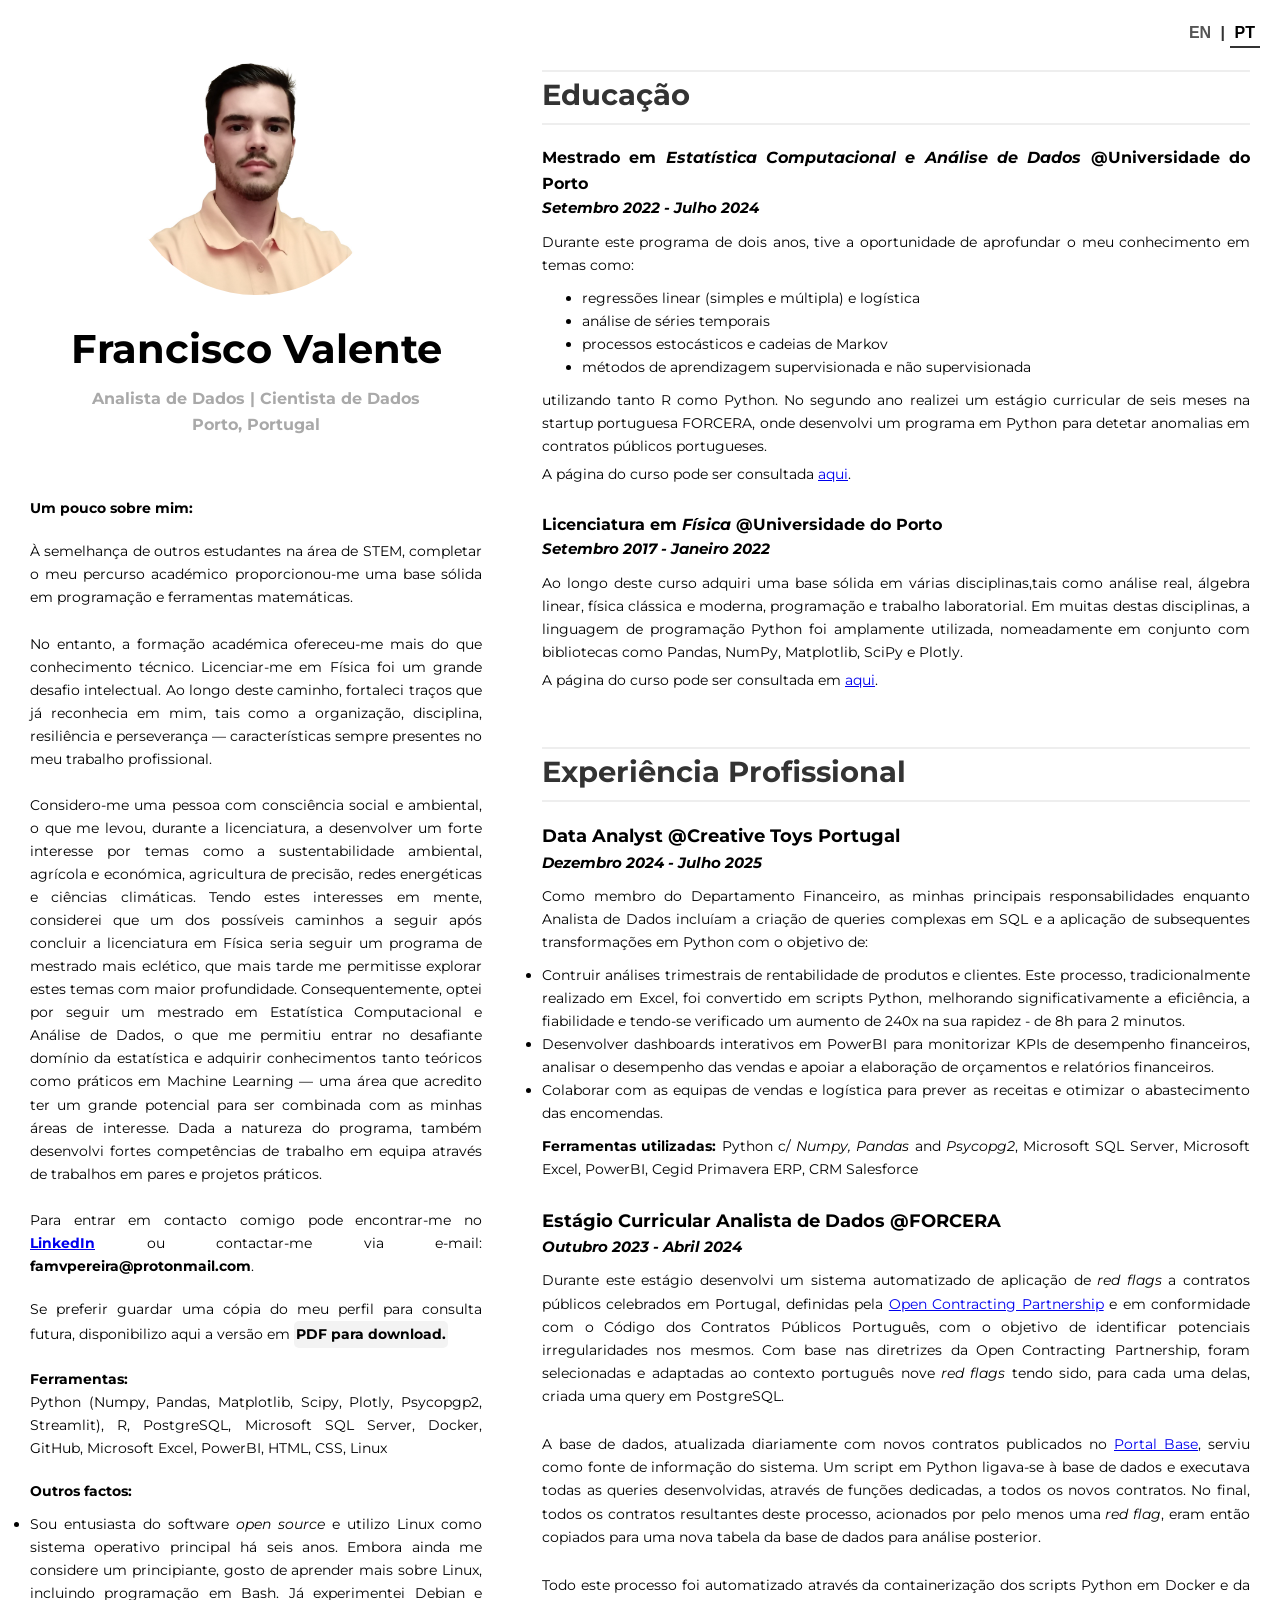
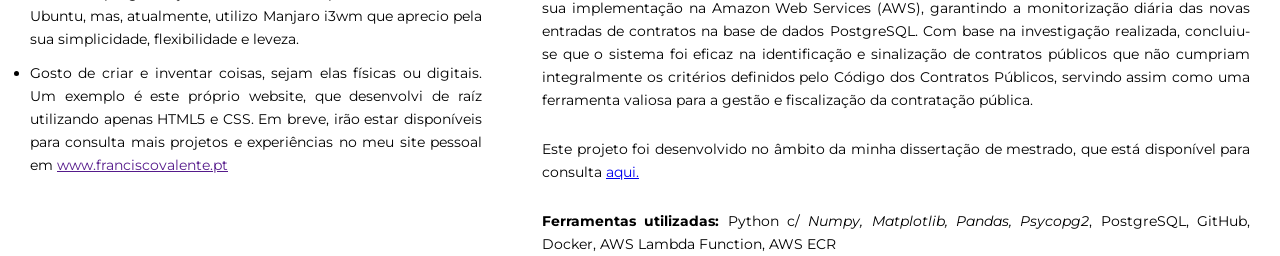
==== index_pt.html @ 5e11d82f "cenas" ====
<!DOCTYPE html>
<html lang="pt-PT">
<head>
  <meta charset="UTF-8">
  <meta name="viewport" content="width=device-width, initial-scale=1.0">
  <title>Francisco Valente</title>
  <link rel="stylesheet" href="style.css">
</head>
<body>

  <div class="language-switch">
    <a href="index.html">EN</a> | 
    <a href="index_pt.html" class="active">PT</a>
  </div>

  <div class="container">
    <aside class="sidebar">
      <div class="profile">
        <img src="foto.png" alt="Foto do Francisco Valente">
        <h1>Francisco Valente</h1>
        <h4>
        Analista de Dados | Cientista de Dados <br> 
        Porto, Portugal <br>
        </h4>
      </div>
      
      <div class="about">
        <p><b>Um pouco sobre mim: </b></p>
        <p>À semelhança de outros estudantes na área de STEM, completar o meu percurso académico proporcionou-me uma base sólida em programação e ferramentas matemáticas. <br><br>

        No entanto, a formação académica ofereceu-me mais do que conhecimento técnico. Licenciar-me em Física foi um grande desafio intelectual. 
        Ao longo deste caminho, fortaleci traços que já reconhecia em mim, tais como a organização, disciplina, resiliência e perseverança — características sempre presentes no meu trabalho profissional. <br> <br>

        Considero-me uma pessoa com consciência social e ambiental, o que me levou, durante a licenciatura, a desenvolver um forte interesse por temas como a sustentabilidade ambiental, agrícola e económica, agricultura de precisão, redes energéticas e ciências climáticas. Tendo estes interesses em mente, considerei que um dos possíveis caminhos a seguir após concluir 
        a licenciatura em Física seria seguir um programa de mestrado mais eclético, que mais tarde me permitisse explorar estes temas com maior profundidade. Consequentemente, optei por seguir um mestrado em Estatística Computacional e Análise de Dados, o que me permitiu entrar no desafiante domínio da estatística e adquirir conhecimentos tanto teóricos como práticos em Machine Learning — uma área que acredito ter um grande potencial para ser combinada com as minhas áreas de interesse. Dada a natureza do programa, também desenvolvi fortes competências de trabalho em equipa através de trabalhos em pares e projetos práticos.<br> <br>

        Para entrar em contacto comigo pode encontrar-me no <a href="https://www.linkedin.com/in/francisco-valente-pereira/"><b>LinkedIn</b></a> ou contactar-me via e-mail: <b>famvpereira@protonmail.com</b>.

        <div class="download-cv" style="margin-top: 20px;">
          <p>Se preferir guardar uma cópia do meu perfil para consulta futura, disponibilizo aqui a versão em
        <a href="FranciscoValenteCVpt.pdf" target="_blank" download class="btn-download">
        <b>PDF para download. </b>
        </a></p>
        </div>

        </p>

        <p><b>Ferramentas:</b><br>
        Python (Numpy, Pandas, Matplotlib, Scipy, Plotly, Psycopgp2, Streamlit), R, PostgreSQL, Microsoft SQL Server, Docker, GitHub, Microsoft Excel, PowerBI, HTML, CSS, Linux</p>

        <p><b>Outros factos:</b></p>
        <ul>
            <li style="margin-bottom: 10px;">Sou entusiasta do software <i>open source</i> e utilizo Linux como sistema operativo principal há seis anos. Embora ainda me considere um principiante, 
              gosto de aprender mais sobre Linux, incluindo programação em Bash. Já experimentei Debian e Ubuntu, mas, atualmente, utilizo Manjaro i3wm que aprecio pela sua simplicidade, 
              flexibilidade e leveza.</li>
        
            <li>Gosto de criar e inventar coisas, sejam elas físicas ou digitais. Um exemplo é este próprio website, que desenvolvi de raíz utilizando apenas HTML5 e CSS. 
              Em breve, irão estar disponíveis para consulta mais projetos e experiências no meu site pessoal em <a href="">www.franciscovalente.pt</a></li>
        </ul>


      </div>
    </aside>

    <main class="content">
        <h1>Educação</h1>

        <p style="font-size: 1rem;"><b>Mestrado em <i>Estatística Computacional e Análise de Dados</i> @Universidade do Porto</b><p>
        <p style="font-size: .95rem; margin-bottom: 10px;"> <b><i>Setembro 2022 - Julho 2024</i></b></p>

        <p>Durante este programa de dois anos, tive a oportunidade de aprofundar o meu conhecimento em temas como:</p>
        <ul style="margin-left: 40px">
          <li>regressões linear (simples e múltipla) e logística</li>
          <li>análise de séries temporais</li>
          <li>processos estocásticos e cadeias de Markov</li>
          <li>métodos de aprendizagem supervisionada e não supervisionada</li>
        </ul>
        <p>utilizando tanto R como Python. No segundo ano realizei um estágio curricular de seis meses na startup portuguesa FORCERA, onde desenvolvi um programa em Python para detetar anomalias em contratos públicos portugueses.</p>

        <p style="margin-top:5px">A página do curso pode ser consultada <a href="https://sigarra.up.pt/fcup/pt/cur_geral.cur_view?pv_ano_lectivo=2025&pv_origem=CUR&pv_tipo_cur_sigla=M&pv_curso_id=23821">aqui</a>.</p> <br>

        <p style="font-size: 1rem;"><b>Licenciatura em <i>Física</i> @Universidade do Porto</b><p>
        <p style="font-size: .95rem; margin-bottom: 10px;"> <b><i>Setembro 2017 - Janeiro 2022</i></b></p>

        <p>Ao longo deste curso adquiri uma base sólida em várias disciplinas,tais como análise real, álgebra linear, física clássica e moderna, programação e trabalho laboratorial. Em muitas destas disciplinas, a linguagem de programação Python foi amplamente utilizada, nomeadamente em conjunto com bibliotecas como Pandas, NumPy, Matplotlib, SciPy e Plotly.</p> 

        <p style="margin-top: 5px;">A página do curso pode ser consultada em <a href="https://sigarra.up.pt/fcup/pt/cur_geral.cur_view?pv_ano_lectivo=2025&pv_origem=CUR&pv_tipo_cur_sigla=L&pv_curso_id=888">aqui</a>.</p> <br>





        
        <h1>Experiência Profissional</h1>

          		<p style="font-size: 1.1rem;"><b>Data Analyst @Creative Toys Portugal</b><p>
              <p style="font-size: .95rem; margin-bottom: 10px;"> <b><i>Dezembro 2024 - Julho 2025</i></b></p>
		
                <p>Como membro do Departamento Financeiro, as minhas principais responsabilidades enquanto Analista de Dados incluíam a criação de queries complexas em SQL e a aplicação de subsequentes transformações em Python com o objetivo de: </p>
                <ul>
                    <li>Contruir análises trimestrais de rentabilidade de produtos e clientes. Este processo, tradicionalmente realizado em Excel, foi convertido em scripts Python, melhorando significativamente a eficiência, a fiabilidade e tendo-se verificado um aumento de 240x na sua rapidez - de 8h para 2 minutos.</li>
                    <li> Desenvolver dashboards interativos em PowerBI para monitorizar KPIs de desempenho financeiros, analisar o desempenho das vendas e apoiar a elaboração de orçamentos e relatórios financeiros.</li>
                    <li>Colaborar com as equipas de vendas e logística para prever as receitas e otimizar o abastecimento das encomendas.</li>
                </ul>
                <p><b>Ferramentas utilizadas:</b> Python c/ <i>Numpy, Pandas</i> and <i>Psycopg2</i>, Microsoft SQL Server, Microsoft Excel, PowerBI, Cegid Primavera ERP, CRM Salesforce</p> 
                <br>

              <p style="font-size: 1.1rem;"><b>Estágio Curricular Analista de Dados @FORCERA</b><p>
              <p style="font-size: .95rem; margin-bottom: 10px;"> <b><i>Outubro 2023 - Abril 2024</i></b></p>

              <p>Durante este estágio desenvolvi um sistema automatizado de aplicação de <i>red flags</i> a contratos públicos celebrados em Portugal, definidas pela <a href="https://www.open-contracting.org/">Open Contracting Partnership</a> e em conformidade com o Código dos Contratos Públicos Português, com o objetivo de identificar potenciais irregularidades nos mesmos. Com base nas diretrizes da Open Contracting Partnership, foram selecionadas e adaptadas ao contexto português nove <i>red flags</i> tendo sido, para cada uma delas, criada uma query em PostgreSQL.</p>
                  
              <br>

              <p>A base de dados, atualizada diariamente com novos contratos publicados no <a href="https://www.base.gov.pt/base4">Portal Base</a>, serviu como fonte de informação do sistema. Um script em Python ligava-se à base de dados e executava todas as queries desenvolvidas, através de funções dedicadas, a todos os novos contratos. No final, todos os contratos resultantes deste processo, acionados por pelo menos uma <i>red flag</i>, eram então copiados para uma nova tabela da base de dados para análise posterior.</p>

              <br>

              <p>Todo este processo foi automatizado através da containerização dos scripts Python em Docker e da sua implementação na Amazon Web Services (AWS), garantindo a monitorização diária das novas entradas de contratos na base de dados PostgreSQL. Com base na investigação realizada, concluiu-se que o sistema foi eficaz na identificação e sinalização de contratos públicos que não cumpriam integralmente os critérios definidos pelo Código dos Contratos Públicos, servindo assim como uma ferramenta valiosa para a gestão e fiscalização da contratação pública.</p>

              <br>

              <p>Este projeto foi desenvolvido no âmbito da minha dissertação de mestrado, que está disponível para consulta <a href="https://repositorio-aberto.up.pt/handle/10216/161651">aqui.</a></p>

              <br>

              <p><b>Ferramentas utilizadas:</b> Python c/ <i>Numpy, Matplotlib, Pandas, Psycopg2</i>, PostgreSQL, GitHub, Docker, AWS Lambda Function, AWS ECR 
              </p>

   </main> 
  </div>

</body>
</html>
---- style.css ----
@import url('https://fonts.googleapis.com/css2?family=Alumni+Sans+Pinstripe:ital@0;1&family=Montserrat:ital,wght@0,100..900;1,100..900&family=Oswald:wght@700&display=swap');

/* Reset básico */
* {
  margin: 0;
  padding: 0;
  box-sizing: border-box;
}

body {
  font-family: "Montserrat", "Oswald", Helvetica, ui-serif, Georgia, serif;
  font-weight: 400;
  font-style: normal;
  color: #333;
  line-height: 1.6;
  background: #ffffff;
}

.container {
  display: grid;
  grid-template-columns: 40% 60%;
  min-height: 100vh;
}

/* Coluna esquerda */
.sidebar {
  background: #ffffff;
  color: #000000;
  padding: 30px;
  display: flex;
  flex-direction: column;
  align-items: flex-start;

  position: sticky;
  top: 0;
  margin-bottom: 30px;
}

.sidebar .profile {
  text-align: center;
  width: 100%;
}

.sidebar img {
		width: 7cm;
		height: 7cm;
		border-radius: 50%;
		margin-bottom: 15px;
		object-fit: cover; /* mantém proporção e preenche o espaço */
} 
.sidebar h1 {
  font-size: 2.5rem;
  margin-bottom: 5px;
}

.sidebar p {
  font-size: 0.9rem;
  color: #000000;
  margin-top: 20px;
}

.about {
  margin-top: 30px
}

.about h2 {
  font-size: 1.2rem;
  margin-bottom: 10px;
}

.sidebar h4 {
  font-size: 1rem;
  margin-bottom: 10px;
  color: #a9a9a9;
}


.about p {
  font-size: 0.9rem;
  color: #000000;
  text-align: justify;
  text-justify: inter-word;
}

.about ul {
  font-size: 0.9rem;
  color: #000000;
  text-align: justify;
  text-justify: inter-word;
  margin-top: 10px;
  margin-bottom: 10px;
}

/* Coluna direita */
.content {
  padding-right: 30px;
  padding-left: 30px;
  background: #fff;
  margin-top: 40px;
}

.content h1 {
  margin-top: 30px;
  margin-bottom: 20px;
  font-size: 1.8rem;
  border-bottom: 2px solid #eee;
  border-top: 2px solid #eee;
  padding-bottom: 5px;
  text-align: left;
}
.content h2 {
  margin-bottom: 20px;
  font-size: 1.8rem;
  border-bottom: 2px solid #eee;
  padding-bottom: 5px;
}

.content p {
  font-size: 0.9rem;
  color: #000000;
  text-align: justify;
  text-justify: inter-word;
}

.content ul {
  font-size: 0.9rem;
  color: #000000;
  text-align: justify;
  text-justify: inter-word;
  margin-top: 10px;
  margin-bottom: 10px;
}

.content img {
   display: block;
   margin-top: 20px;
   margin-bottom: 20px;
   margin-left: auto;
   margin-right: auto;
   width: 70%;
}

.post {
  margin-bottom: 20px;
  padding-bottom: 15px;
  border-bottom: 1px solid #ddd;
}

.post h3 {
  font-size: 1.3rem;
  margin-bottom: 8px;
}

.post a {
  color: #007acc;
  text-decoration: none;
}

.post a:hover {
  text-decoration: underline;
}

/* Responsivo */
@media (max-width: 768px) {
  .container {
    grid-template-columns: 1fr;
  }

  .sidebar {
    align-items: center;
    text-align: center;
  }
}

@media (max-width: 1024px) {
  .container {
    grid-template-columns: 40% 60%; /* ajusta proporção em tablet */
  }

  .sidebar img {
    width: 6cm;
    height: 6cm;
  }
}

@media (max-width: 768px) {
  .container {
    grid-template-columns: 1fr; /* coluna única no mobile */
  }

  .sidebar {
    width: 100%;
    height: auto;
    align-items: center;
    text-align: center;
    position: relative; /* deixa rolar com a página */
    padding-bottom: 20px;
  }

  .sidebar img {
    width: 5cm;
    height: 5cm;
  }

  .content {
    padding: 20px;
  }
}

@media (max-width: 480px) {
  .sidebar img {
    width: 4cm;
    height: 4cm;
  }

  .sidebar h1 {
    font-size: 1.2rem;
  }

  .content h2 {
    font-size: 1.5rem;
  }

  .post h3 {
    font-size: 1.1rem;
  }
}


.language-switch {
    position: absolute;
    top: 20px;
    right: 20px;
    font-family: sans-serif;
    font-weight: bold;
    z-index: 1000;
}

.language-switch a {
    text-decoration: none;
    color: #555;
    padding: 5px;
}

.language-switch a.active {
    color: #000;
    border-bottom: 2px solid #333;
}

.language-switch a:hover {
    color: #007bff;
}

/* Ajuste para mobile se necessário */
@media (max-width: 768px) {
    .language-switch {
        top: 10px;
        right: 10px;
        font-size: 0.9rem;
    }
}


.btn-download {
    display: inline-block;
    padding: 2px 2px;
    background-color: #f3f3f3; /* Cor escura profissional */
    color: #000000 !important;
    text-decoration: none;
    border-radius: 5px;
    transition: background-color 0.3s ease;
    font-size: 0.9rem;
}

.btn-download:hover {
    background-color: #e9e9e9; /* Muda para azul ao passar o rato */
    color: #fff;
}
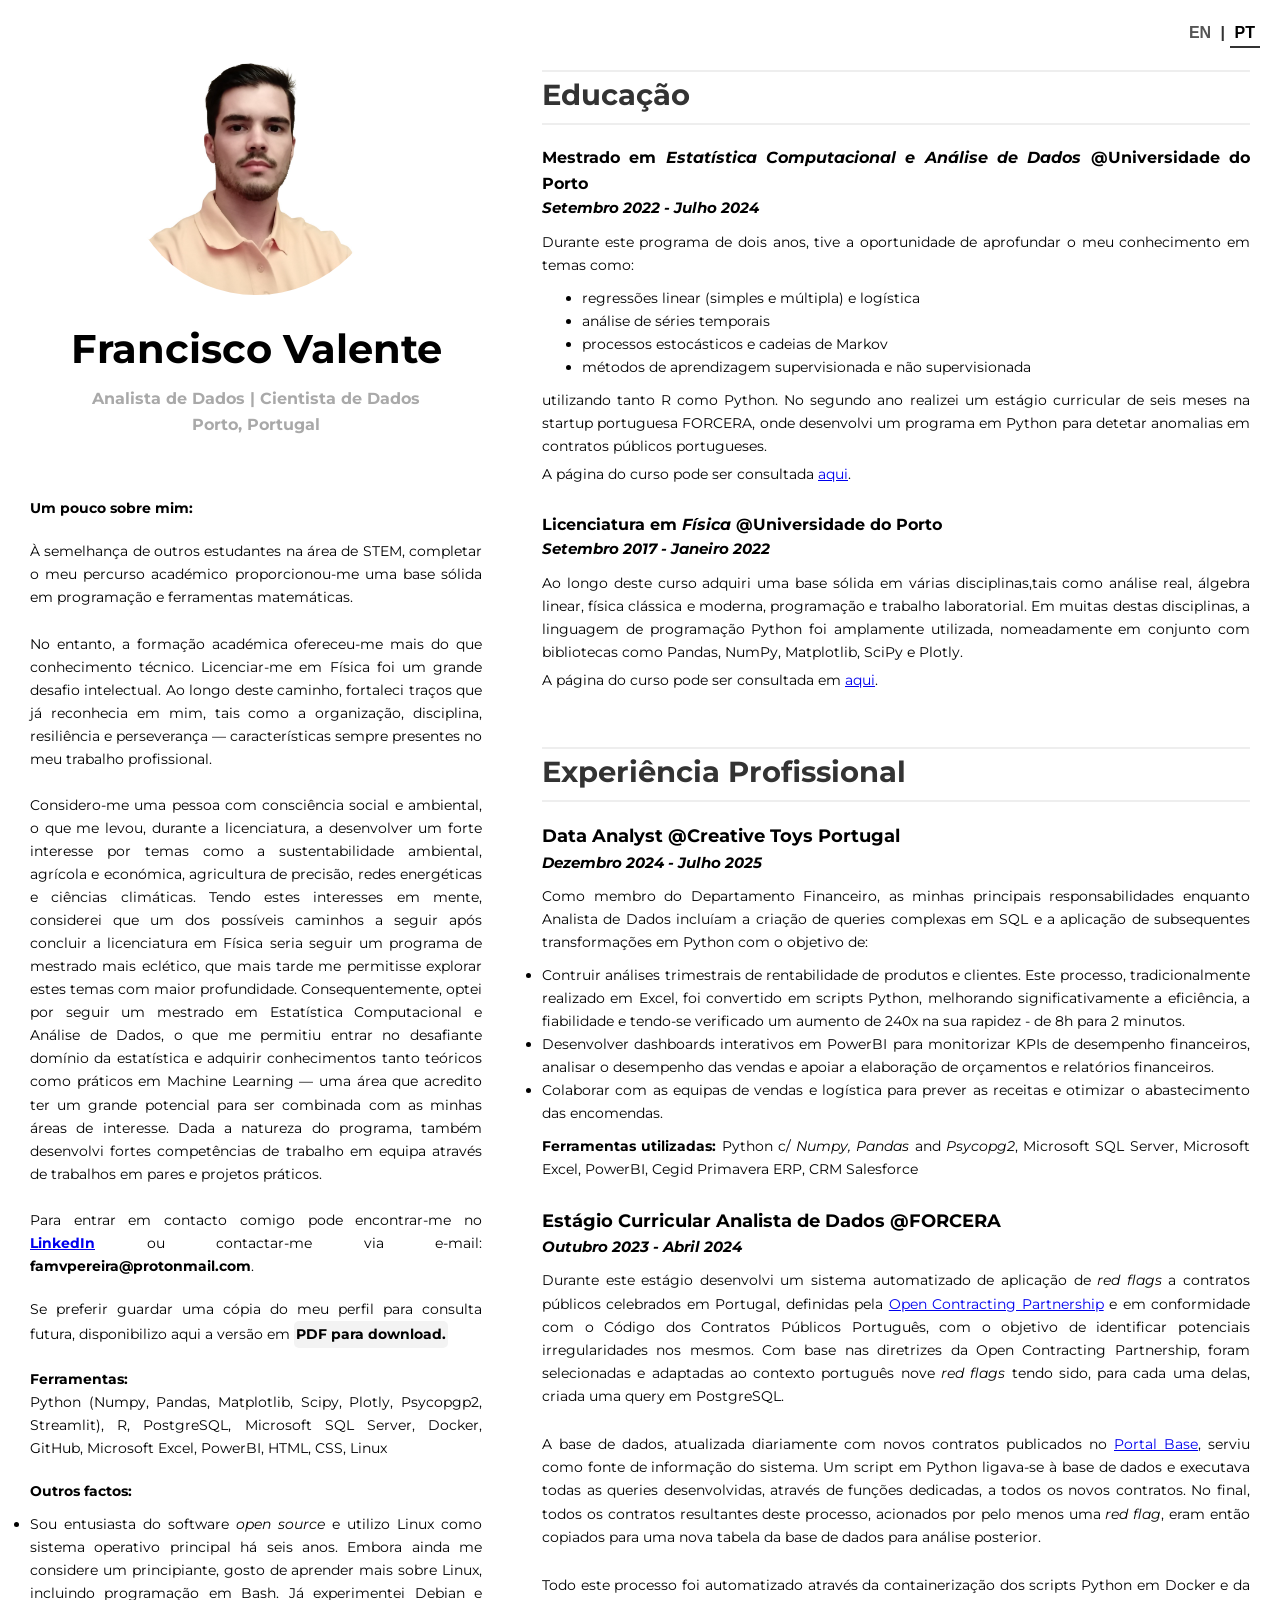
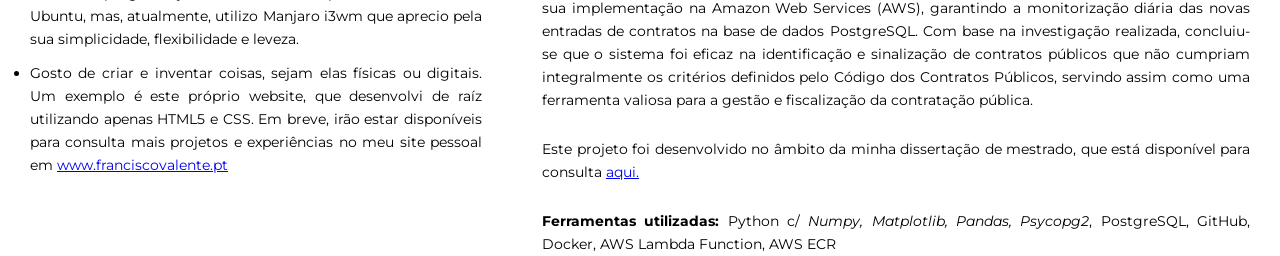
==== commit da6a9596: "corrigir site" ====
--- a/index_pt.html
+++ b/index_pt.html
@@ -55,7 +55,7 @@
               flexibilidade e leveza.</li>
         
             <li>Gosto de criar e inventar coisas, sejam elas físicas ou digitais. Um exemplo é este próprio website, que desenvolvi de raíz utilizando apenas HTML5 e CSS. 
-              Em breve, irão estar disponíveis para consulta mais projetos e experiências no meu site pessoal em <a href="">www.franciscovalente.pt</a></li>
+              Em breve, irão estar disponíveis para consulta mais projetos e experiências no meu site pessoal em <a href="www.franciscovalente.pt">www.franciscovalente.pt</a></li>
         </ul>
 
 
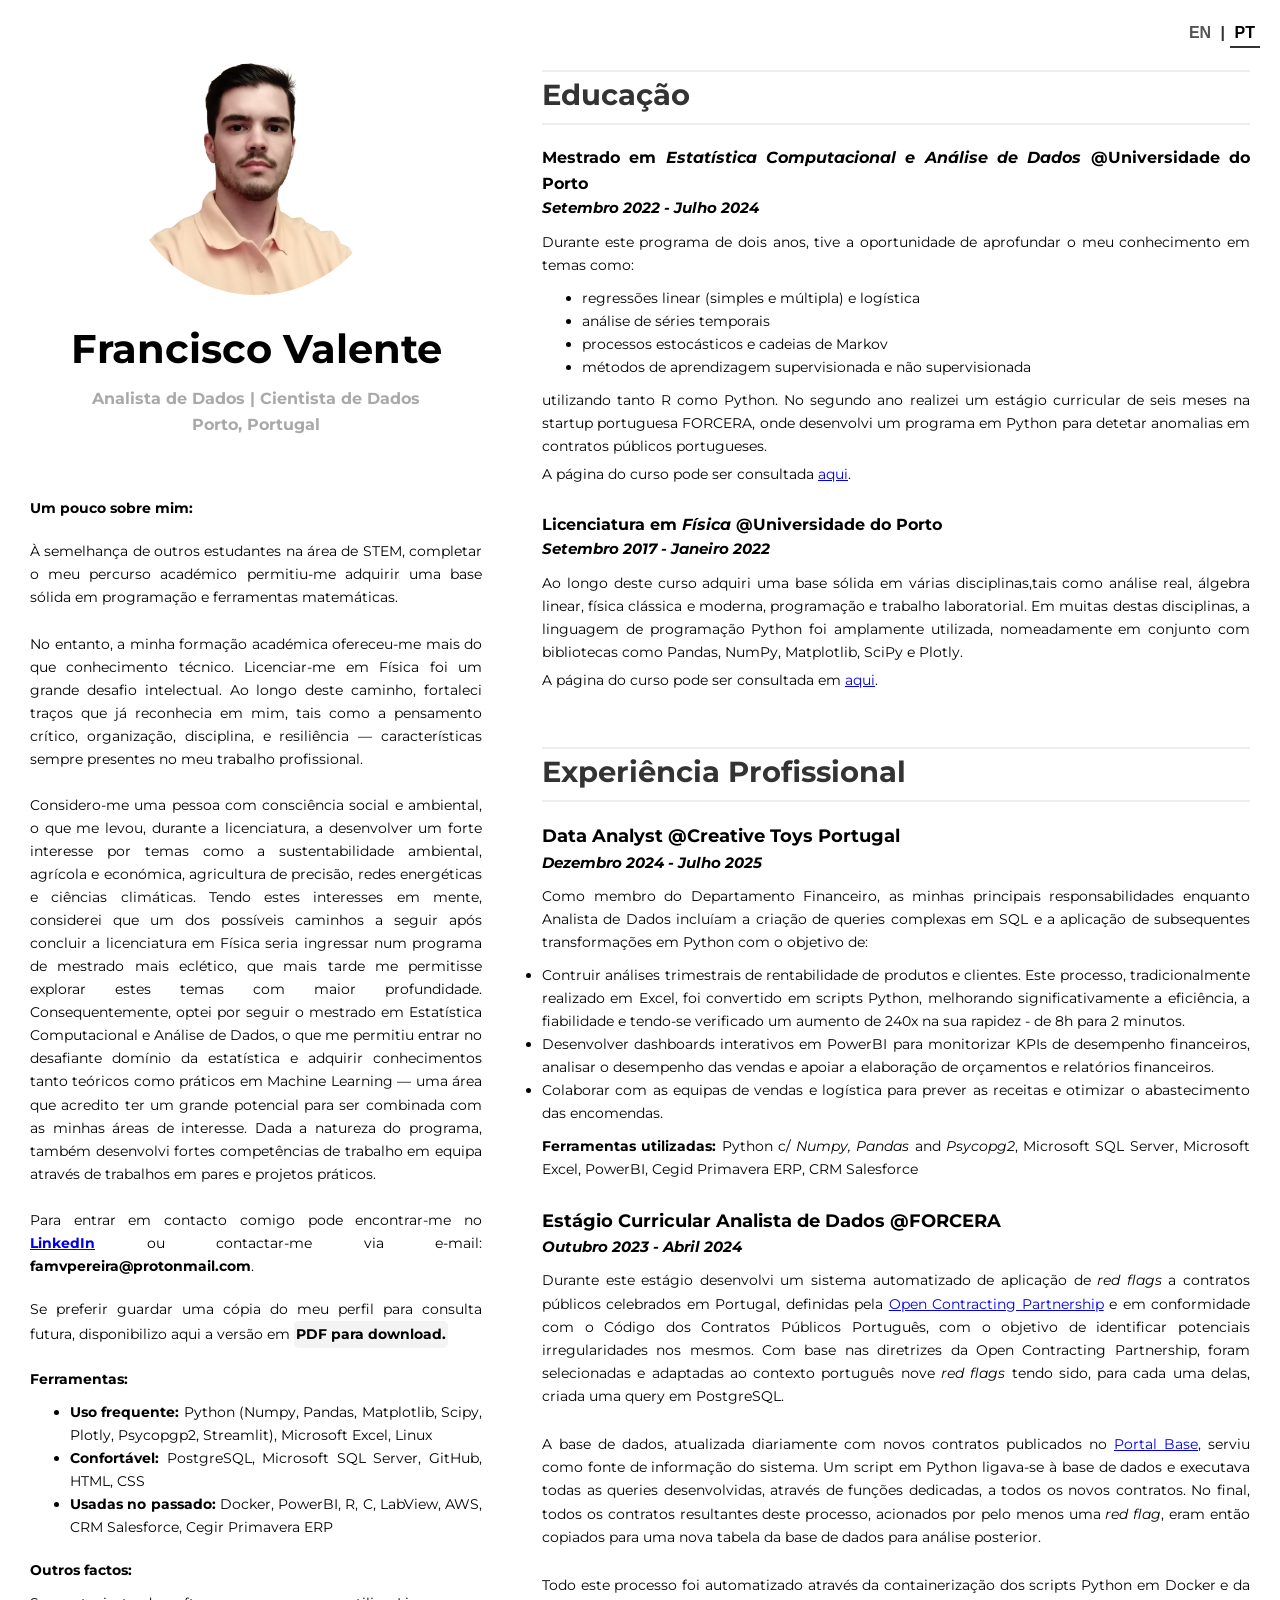
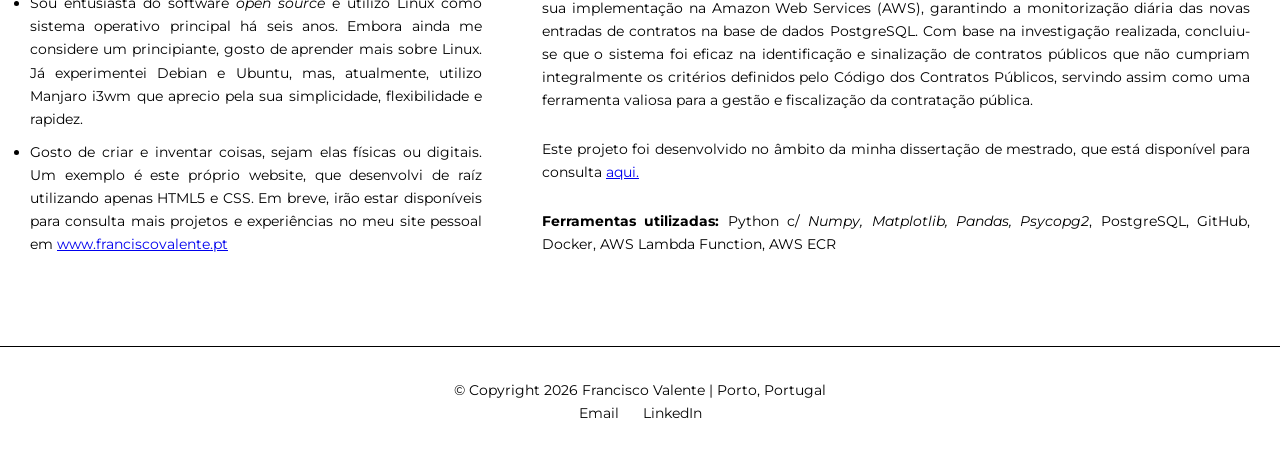
==== commit 2d7eb3e0: "adicionar rodapé" ====
--- a/index_pt.html
+++ b/index_pt.html
@@ -26,13 +26,13 @@
       
       <div class="about">
         <p><b>Um pouco sobre mim: </b></p>
-        <p>À semelhança de outros estudantes na área de STEM, completar o meu percurso académico proporcionou-me uma base sólida em programação e ferramentas matemáticas. <br><br>
+        <p>À semelhança de outros estudantes na área de STEM, completar o meu percurso académico permitiu-me adquirir uma base sólida em programação e ferramentas matemáticas. <br><br>
 
-        No entanto, a formação académica ofereceu-me mais do que conhecimento técnico. Licenciar-me em Física foi um grande desafio intelectual. 
-        Ao longo deste caminho, fortaleci traços que já reconhecia em mim, tais como a organização, disciplina, resiliência e perseverança — características sempre presentes no meu trabalho profissional. <br> <br>
+        No entanto, a minha formação académica ofereceu-me mais do que conhecimento técnico. Licenciar-me em Física foi um grande desafio intelectual. 
+        Ao longo deste caminho, fortaleci traços que já reconhecia em mim, tais como a pensamento crítico, organização, disciplina, e resiliência — características sempre presentes no meu trabalho profissional. <br> <br>
 
         Considero-me uma pessoa com consciência social e ambiental, o que me levou, durante a licenciatura, a desenvolver um forte interesse por temas como a sustentabilidade ambiental, agrícola e económica, agricultura de precisão, redes energéticas e ciências climáticas. Tendo estes interesses em mente, considerei que um dos possíveis caminhos a seguir após concluir 
-        a licenciatura em Física seria seguir um programa de mestrado mais eclético, que mais tarde me permitisse explorar estes temas com maior profundidade. Consequentemente, optei por seguir um mestrado em Estatística Computacional e Análise de Dados, o que me permitiu entrar no desafiante domínio da estatística e adquirir conhecimentos tanto teóricos como práticos em Machine Learning — uma área que acredito ter um grande potencial para ser combinada com as minhas áreas de interesse. Dada a natureza do programa, também desenvolvi fortes competências de trabalho em equipa através de trabalhos em pares e projetos práticos.<br> <br>
+        a licenciatura em Física seria ingressar num programa de mestrado mais eclético, que mais tarde me permitisse explorar estes temas com maior profundidade. Consequentemente, optei por seguir o mestrado em Estatística Computacional e Análise de Dados, o que me permitiu entrar no desafiante domínio da estatística e adquirir conhecimentos tanto teóricos como práticos em Machine Learning — uma área que acredito ter um grande potencial para ser combinada com as minhas áreas de interesse. Dada a natureza do programa, também desenvolvi fortes competências de trabalho em equipa através de trabalhos em pares e projetos práticos.<br> <br>
 
         Para entrar em contacto comigo pode encontrar-me no <a href="https://www.linkedin.com/in/francisco-valente-pereira/"><b>LinkedIn</b></a> ou contactar-me via e-mail: <b>famvpereira@protonmail.com</b>.
 
@@ -46,16 +46,19 @@
         </p>
 
         <p><b>Ferramentas:</b><br>
-        Python (Numpy, Pandas, Matplotlib, Scipy, Plotly, Psycopgp2, Streamlit), R, PostgreSQL, Microsoft SQL Server, Docker, GitHub, Microsoft Excel, PowerBI, HTML, CSS, Linux</p>
+        <ul>
+          <li style="margin-left: 40px"><b>Uso frequente: </b>Python (Numpy, Pandas, Matplotlib, Scipy, Plotly, Psycopgp2, Streamlit), Microsoft Excel, Linux</li>
+          <li style="margin-left: 40px"><b>Confortável: </b>PostgreSQL, Microsoft SQL Server, GitHub, HTML, CSS</li>
+          <li style="margin-left: 40px"><b>Usadas no passado: </b>Docker, PowerBI, R, C, LabView, AWS, CRM Salesforce, Cegir Primavera ERP</li>
+        </ul>
+        </p>
 
         <p><b>Outros factos:</b></p>
         <ul>
-            <li style="margin-bottom: 10px;">Sou entusiasta do software <i>open source</i> e utilizo Linux como sistema operativo principal há seis anos. Embora ainda me considere um principiante, 
-              gosto de aprender mais sobre Linux, incluindo programação em Bash. Já experimentei Debian e Ubuntu, mas, atualmente, utilizo Manjaro i3wm que aprecio pela sua simplicidade, 
-              flexibilidade e leveza.</li>
+            <li style="margin-bottom: 10px;">Sou entusiasta do software <i>open source</i> e utilizo Linux como sistema operativo principal há seis anos. Embora ainda me considere um principiante, gosto de aprender mais sobre Linux. Já experimentei Debian e Ubuntu, mas, atualmente, utilizo Manjaro i3wm que aprecio pela sua simplicidade, flexibilidade e rapidez.</li>
         
             <li>Gosto de criar e inventar coisas, sejam elas físicas ou digitais. Um exemplo é este próprio website, que desenvolvi de raíz utilizando apenas HTML5 e CSS. 
-              Em breve, irão estar disponíveis para consulta mais projetos e experiências no meu site pessoal em <a href="www.franciscovalente.pt">www.franciscovalente.pt</a></li>
+              Em breve, irão estar disponíveis para consulta mais projetos e experiências no meu site pessoal em <a href="https://franciscovalente.pt" target="_blank">www.franciscovalente.pt</a></li>
         </ul>
 
 
@@ -130,5 +133,15 @@
    </main> 
   </div>
 
+  <footer class="site-footer">
+    <div class="footer-container">
+      <p>© Copyright 2026 Francisco Valente | Porto, Portugal</p>
+      <div class="social-links">
+        <a href=mailto:famvpereira@protonmail.com">Email</a>
+        <a href="https://www.linkedin.com/in/francisco-valente-pereira/" target="_blank">LinkedIn</a>
+      </div>
+    </div>
+  </footer>
+
 </body>
 </html>
--- a/style.css
+++ b/style.css
@@ -275,4 +275,31 @@
 .btn-download:hover {
     background-color: #e9e9e9; /* Muda para azul ao passar o rato */
     color: #fff;
+}
+
+
+.site-footer {
+    background-color: #ffffff; /* Um cinza muito escuro profissional */
+    color: #000000;
+    padding: 2rem 0;
+    margin-top: 20px;
+    text-align: center;
+    font-size: 0.9rem;
+    border-top: 1.5px solid #000000; /* Uma linha fina com a cor de destaque do teu site */
+}
+
+.footer-container {
+    max-width: 1000px;
+    margin: 0 auto;
+}
+
+.social-links a {
+    color: #060606;
+    text-decoration: none;
+    margin: 0 10px;
+    transition: color 0.3s;
+}
+
+.social-links a:hover {
+    color: #00bfff;
 }
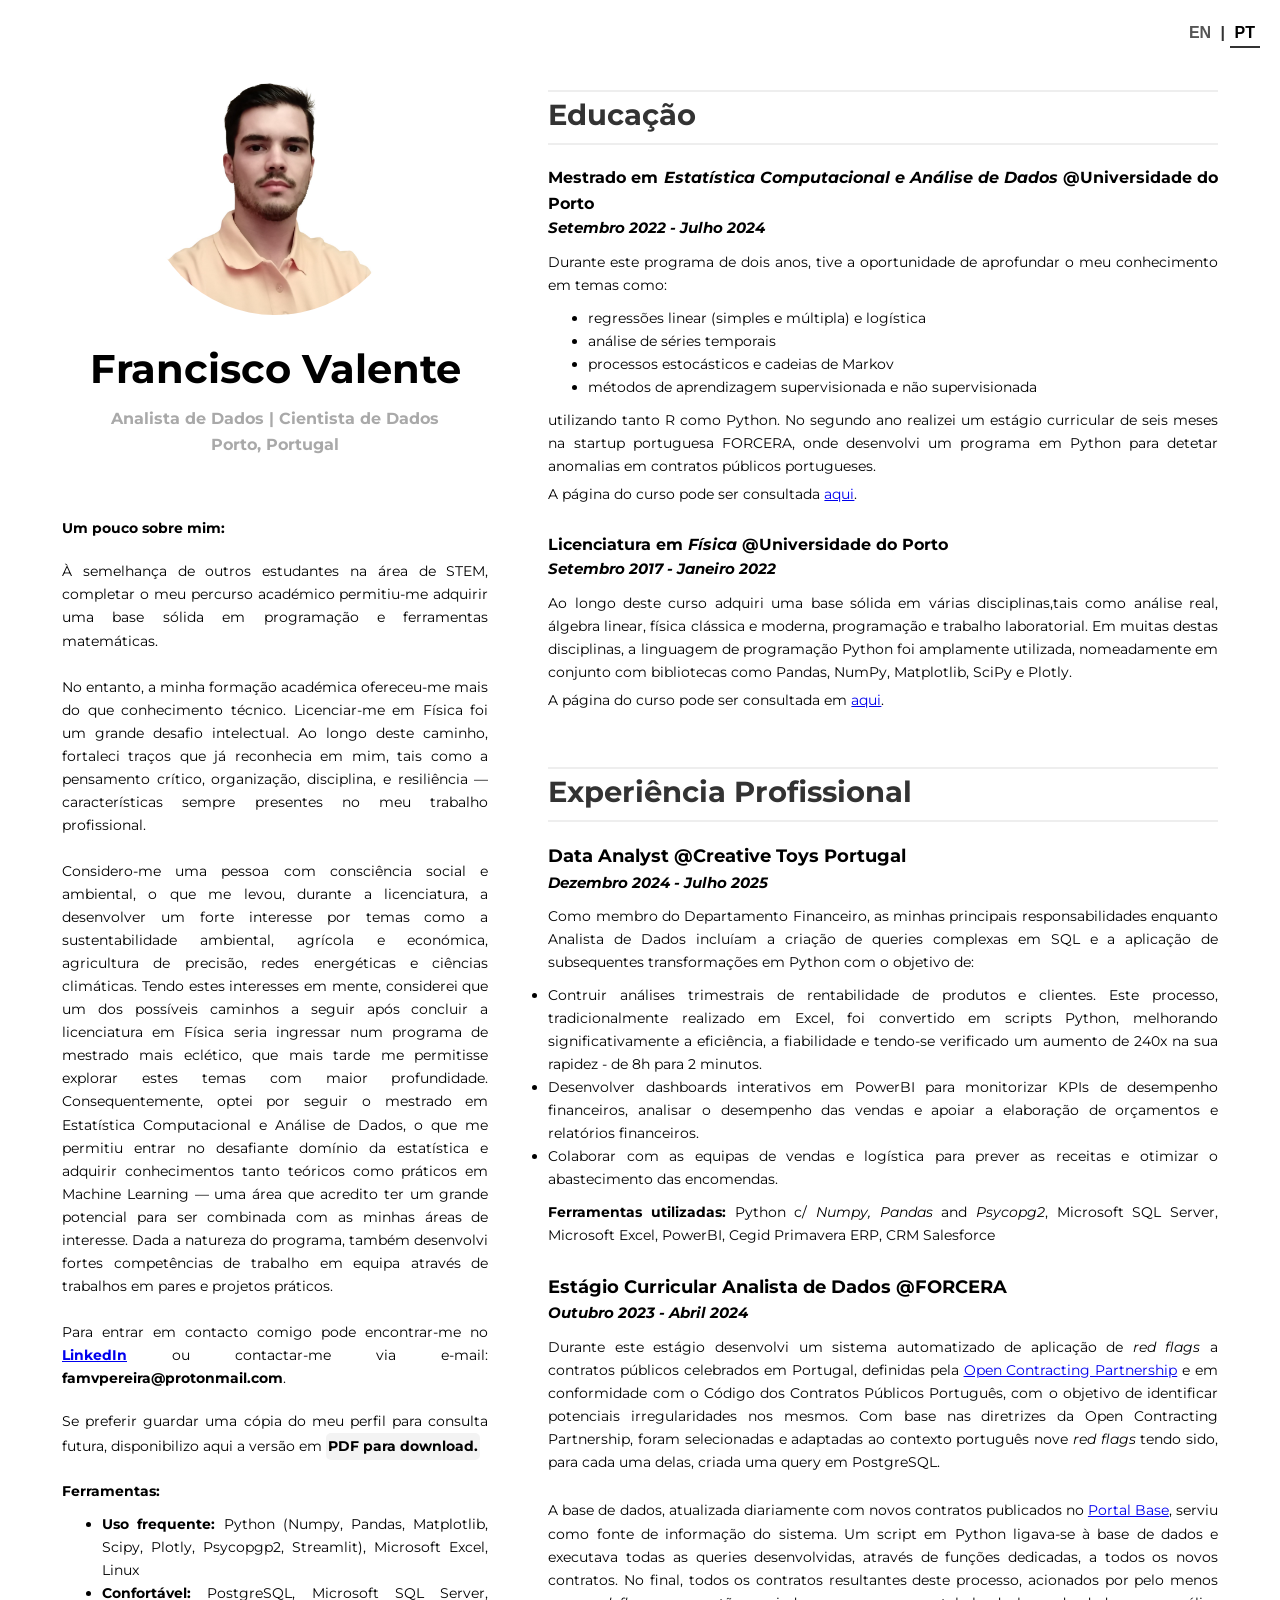
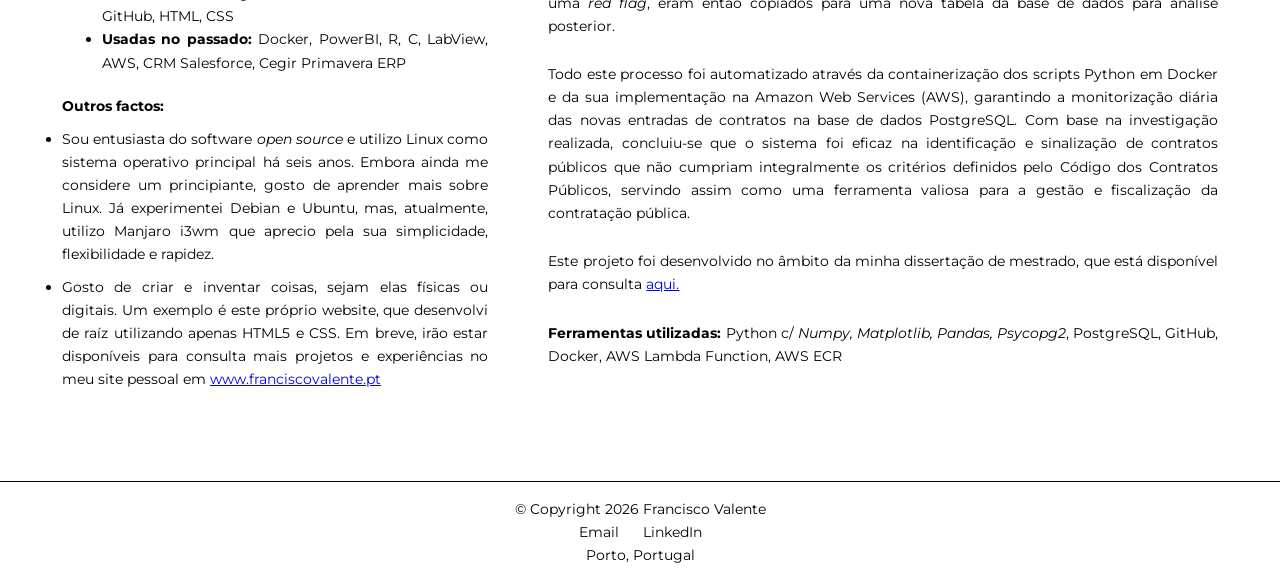
==== commit edf404b3: "cenas" ====
--- a/index_pt.html
+++ b/index_pt.html
@@ -135,11 +135,12 @@
 
   <footer class="site-footer">
     <div class="footer-container">
-      <p>© Copyright 2026 Francisco Valente | Porto, Portugal</p>
+      <p>© Copyright 2026 Francisco Valente</p>
       <div class="social-links">
         <a href=mailto:famvpereira@protonmail.com">Email</a>
         <a href="https://www.linkedin.com/in/francisco-valente-pereira/" target="_blank">LinkedIn</a>
       </div>
+      <p>Porto, Portugal</p>
     </div>
   </footer>
 
--- a/style.css
+++ b/style.css
@@ -14,12 +14,14 @@
   color: #333;
   line-height: 1.6;
   background: #ffffff;
+  margin-top: 20px;
 }
 
 .container {
   display: grid;
   grid-template-columns: 40% 60%;
   min-height: 100vh;
+  margin: 0 2rem;
 }
 
 /* Coluna esquerda */
@@ -281,7 +283,7 @@
 .site-footer {
     background-color: #ffffff; /* Um cinza muito escuro profissional */
     color: #000000;
-    padding: 2rem 0;
+    padding: 1rem 0;
     margin-top: 20px;
     text-align: center;
     font-size: 0.9rem;
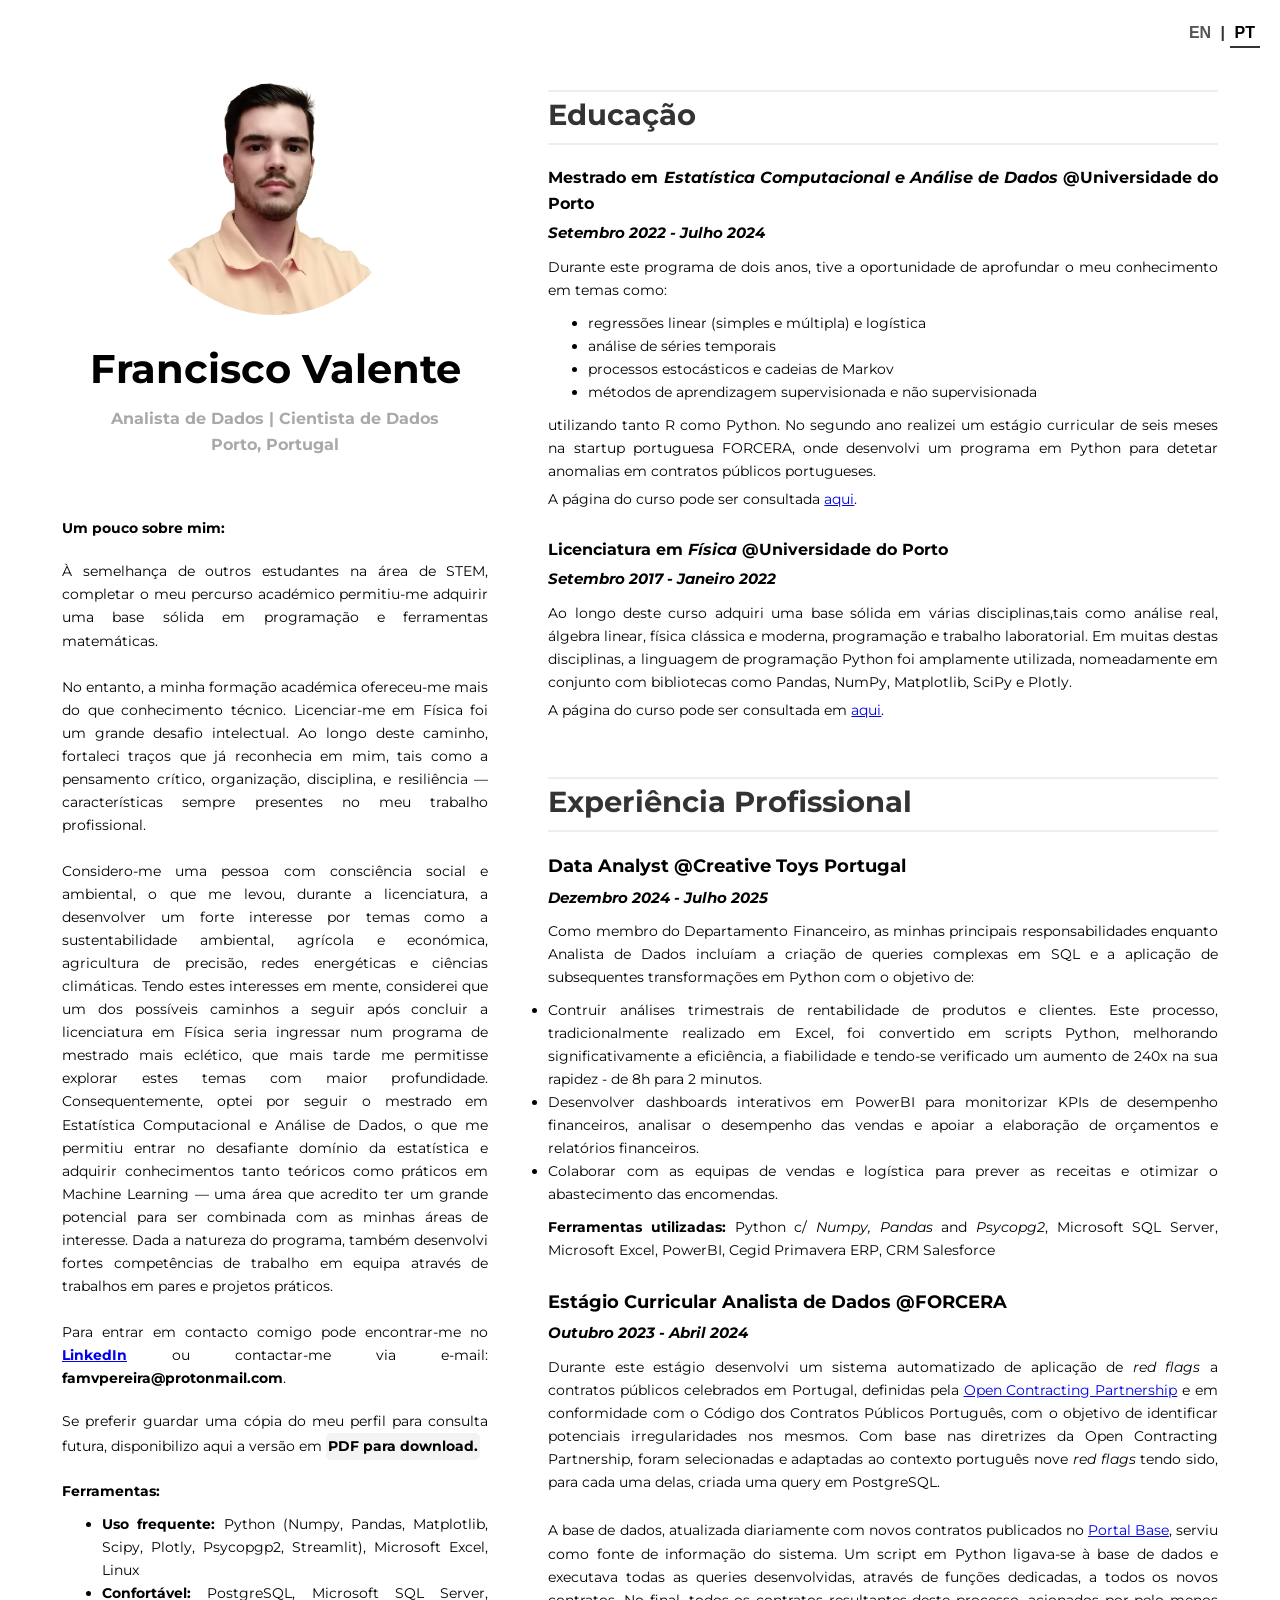
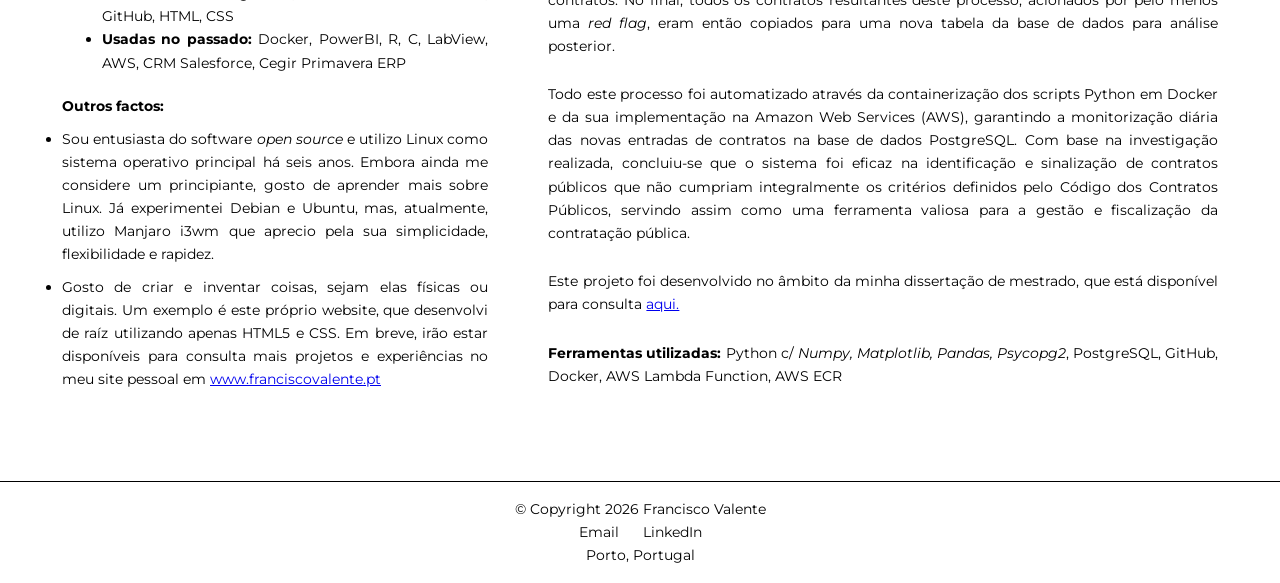
==== commit e81281fa: "cenas" ====
--- a/index_pt.html
+++ b/index_pt.html
@@ -69,7 +69,7 @@
         <h1>Educação</h1>
 
         <p style="font-size: 1rem;"><b>Mestrado em <i>Estatística Computacional e Análise de Dados</i> @Universidade do Porto</b><p>
-        <p style="font-size: .95rem; margin-bottom: 10px;"> <b><i>Setembro 2022 - Julho 2024</i></b></p>
+        <p style="font-size: .95rem; margin-bottom: 10px; margin-top: 5px;"> <b><i>Setembro 2022 - Julho 2024</i></b></p>
 
         <p>Durante este programa de dois anos, tive a oportunidade de aprofundar o meu conhecimento em temas como:</p>
         <ul style="margin-left: 40px">
@@ -83,21 +83,17 @@
         <p style="margin-top:5px">A página do curso pode ser consultada <a href="https://sigarra.up.pt/fcup/pt/cur_geral.cur_view?pv_ano_lectivo=2025&pv_origem=CUR&pv_tipo_cur_sigla=M&pv_curso_id=23821">aqui</a>.</p> <br>
 
         <p style="font-size: 1rem;"><b>Licenciatura em <i>Física</i> @Universidade do Porto</b><p>
-        <p style="font-size: .95rem; margin-bottom: 10px;"> <b><i>Setembro 2017 - Janeiro 2022</i></b></p>
+        <p style="font-size: .95rem; margin-bottom: 10px; margin-top: 5px;"> <b><i>Setembro 2017 - Janeiro 2022</i></b></p>
 
         <p>Ao longo deste curso adquiri uma base sólida em várias disciplinas,tais como análise real, álgebra linear, física clássica e moderna, programação e trabalho laboratorial. Em muitas destas disciplinas, a linguagem de programação Python foi amplamente utilizada, nomeadamente em conjunto com bibliotecas como Pandas, NumPy, Matplotlib, SciPy e Plotly.</p> 
 
         <p style="margin-top: 5px;">A página do curso pode ser consultada em <a href="https://sigarra.up.pt/fcup/pt/cur_geral.cur_view?pv_ano_lectivo=2025&pv_origem=CUR&pv_tipo_cur_sigla=L&pv_curso_id=888">aqui</a>.</p> <br>
 
-
-
-
-
-        
+ 
         <h1>Experiência Profissional</h1>
 
           		<p style="font-size: 1.1rem;"><b>Data Analyst @Creative Toys Portugal</b><p>
-              <p style="font-size: .95rem; margin-bottom: 10px;"> <b><i>Dezembro 2024 - Julho 2025</i></b></p>
+              <p style="font-size: .95rem; margin-bottom: 10px; margin-top:5px"> <b><i>Dezembro 2024 - Julho 2025</i></b></p>
 		
                 <p>Como membro do Departamento Financeiro, as minhas principais responsabilidades enquanto Analista de Dados incluíam a criação de queries complexas em SQL e a aplicação de subsequentes transformações em Python com o objetivo de: </p>
                 <ul>
@@ -109,7 +105,7 @@
                 <br>
 
               <p style="font-size: 1.1rem;"><b>Estágio Curricular Analista de Dados @FORCERA</b><p>
-              <p style="font-size: .95rem; margin-bottom: 10px;"> <b><i>Outubro 2023 - Abril 2024</i></b></p>
+              <p style="font-size: .95rem; margin-bottom: 10px; margin-top: 5px;"> <b><i>Outubro 2023 - Abril 2024</i></b></p>
 
               <p>Durante este estágio desenvolvi um sistema automatizado de aplicação de <i>red flags</i> a contratos públicos celebrados em Portugal, definidas pela <a href="https://www.open-contracting.org/">Open Contracting Partnership</a> e em conformidade com o Código dos Contratos Públicos Português, com o objetivo de identificar potenciais irregularidades nos mesmos. Com base nas diretrizes da Open Contracting Partnership, foram selecionadas e adaptadas ao contexto português nove <i>red flags</i> tendo sido, para cada uma delas, criada uma query em PostgreSQL.</p>
                   
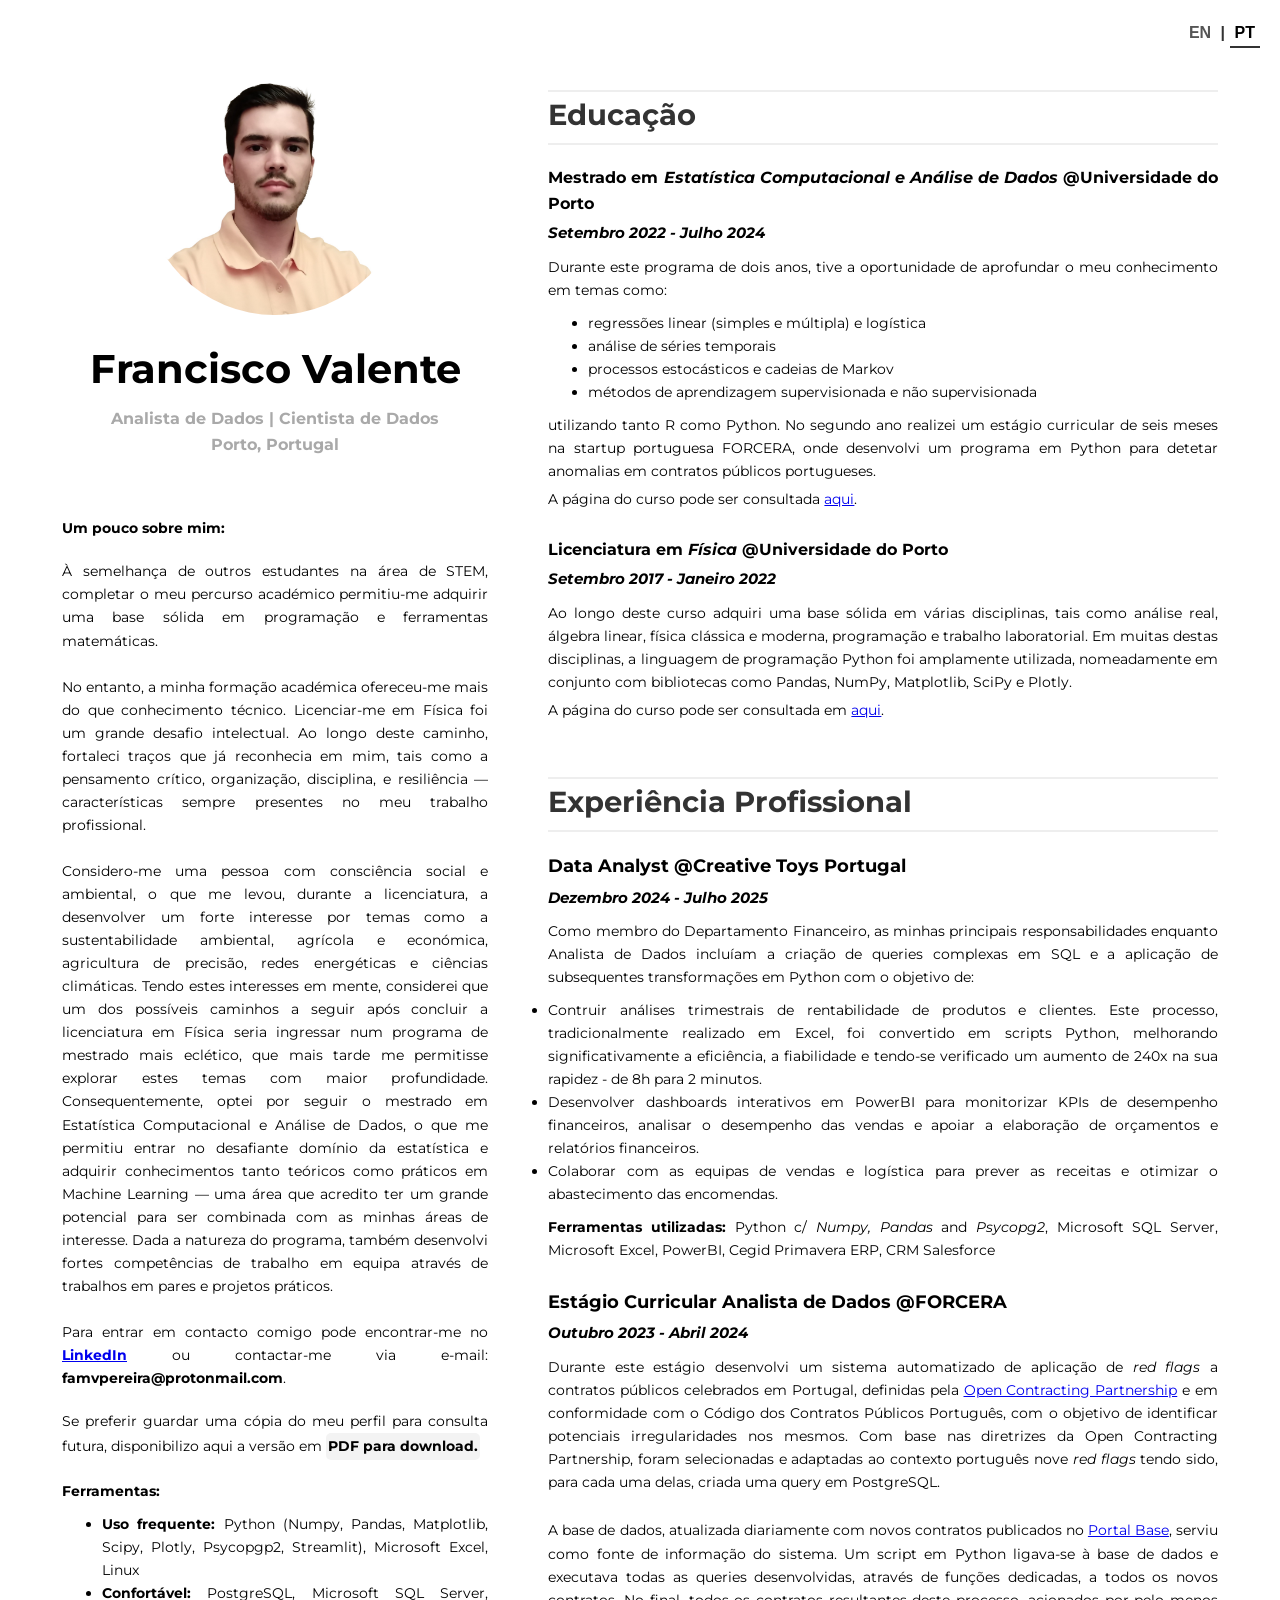
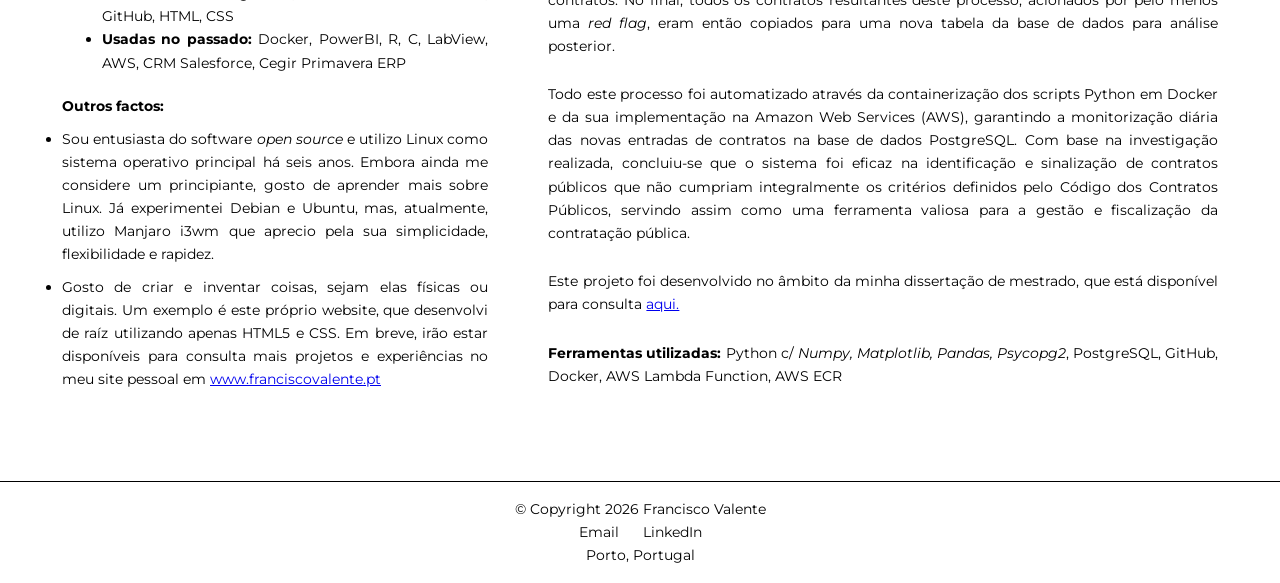
==== commit 83a81297: "en finished" ====
--- a/index_pt.html
+++ b/index_pt.html
@@ -85,7 +85,7 @@
         <p style="font-size: 1rem;"><b>Licenciatura em <i>Física</i> @Universidade do Porto</b><p>
         <p style="font-size: .95rem; margin-bottom: 10px; margin-top: 5px;"> <b><i>Setembro 2017 - Janeiro 2022</i></b></p>
 
-        <p>Ao longo deste curso adquiri uma base sólida em várias disciplinas,tais como análise real, álgebra linear, física clássica e moderna, programação e trabalho laboratorial. Em muitas destas disciplinas, a linguagem de programação Python foi amplamente utilizada, nomeadamente em conjunto com bibliotecas como Pandas, NumPy, Matplotlib, SciPy e Plotly.</p> 
+        <p>Ao longo deste curso adquiri uma base sólida em várias disciplinas, tais como análise real, álgebra linear, física clássica e moderna, programação e trabalho laboratorial. Em muitas destas disciplinas, a linguagem de programação Python foi amplamente utilizada, nomeadamente em conjunto com bibliotecas como Pandas, NumPy, Matplotlib, SciPy e Plotly.</p> 
 
         <p style="margin-top: 5px;">A página do curso pode ser consultada em <a href="https://sigarra.up.pt/fcup/pt/cur_geral.cur_view?pv_ano_lectivo=2025&pv_origem=CUR&pv_tipo_cur_sigla=L&pv_curso_id=888">aqui</a>.</p> <br>
 
@@ -140,5 +140,6 @@
     </div>
   </footer>
 
+
 </body>
 </html>
--- a/style.css
+++ b/style.css
@@ -99,6 +99,10 @@
   padding-left: 30px;
   background: #fff;
   margin-top: 40px;
+  flex-direction: column;
+  align-items: flex-start;
+
+  position: sticky;
 }
 
 .content h1 {
